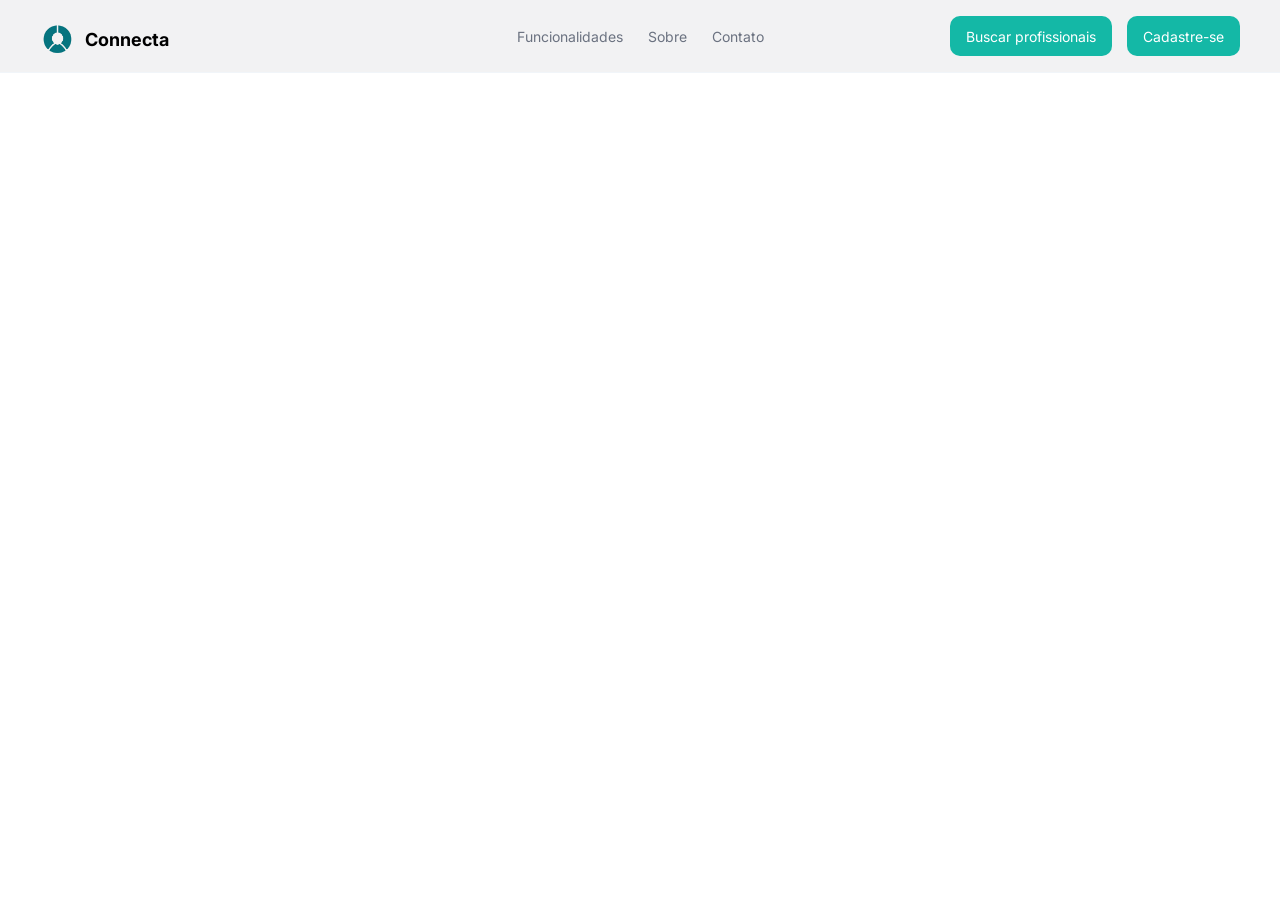
==== Funcionalidades/index.html @ 9d470e21 "ajust initialpage and create funcionalidades" ====
<!DOCTYPE html>
<html lang="pt-BR">

<head>
  <meta charset="UTF-8">
  <meta name="viewport" content="width=device-width, initial-scale=1.0">
  <title>Funcionalidades</title>
  <link rel="stylesheet" href="index.css">
  <link rel="preconnect" href="https://fonts.googleapis.com">
  <link rel="preconnect" href="https://fonts.gstatic.com" crossorigin>
  <link
    href="https://fonts.googleapis.com/css2?family=Inter:ital,opsz,wght@0,14..32,100..900;1,14..32,100..900&display=swap"
    rel="stylesheet">
  <link href="https://unpkg.com/aos@2.3.4/dist/aos.css" rel="stylesheet">
</head>

<body>

  <header class="header">
    <div class="container">

      <!-- LOGO -->
      <div class="logo">
        <div class="logo-icon">
          <img src="assets/Logo.png" alt="">
        </div>
        <span>Connecta</span>
      </div>

      <!-- MENU -->
      <nav class="nav">
        <a href="#">Funcionalidades</a>
        <a href="#">Sobre</a>
        <a href="#">Contato</a>
      </nav>

      <!-- AÇÕES -->
      <div class="actions">
        <a href="#" class="btn">Buscar profissionais</a>
        <a href="#" class="btn">Cadastre-se</a>
      </div>

    </div>
  </header>

</body>

</html>







<!--

<section class="showcase">
    <div class="container">

      <div class="text">
        <h2>Veja como o Connecta funciona</h2>
        <p class="subtitle">
          Interface simples, moderna e intuitiva.
        </p>
      </div>

      <div class="showcase-grid" data-aos="fade-up">
        <div class="mockup"><img src="assets/TelaInicial.png"></div>
        <div class="mockup"><img src="assets/Carteira.png"></div>
        <div class="mockup"><img src="assets/Map.png"></div>
        <div class="mockup"><img src="assets/Profile.png"></div>
      </div>

    </div>
  </section>

-->
---- Funcionalidades/index.css ----
@import url(Css/global.css);
@import url(Css/header.css);
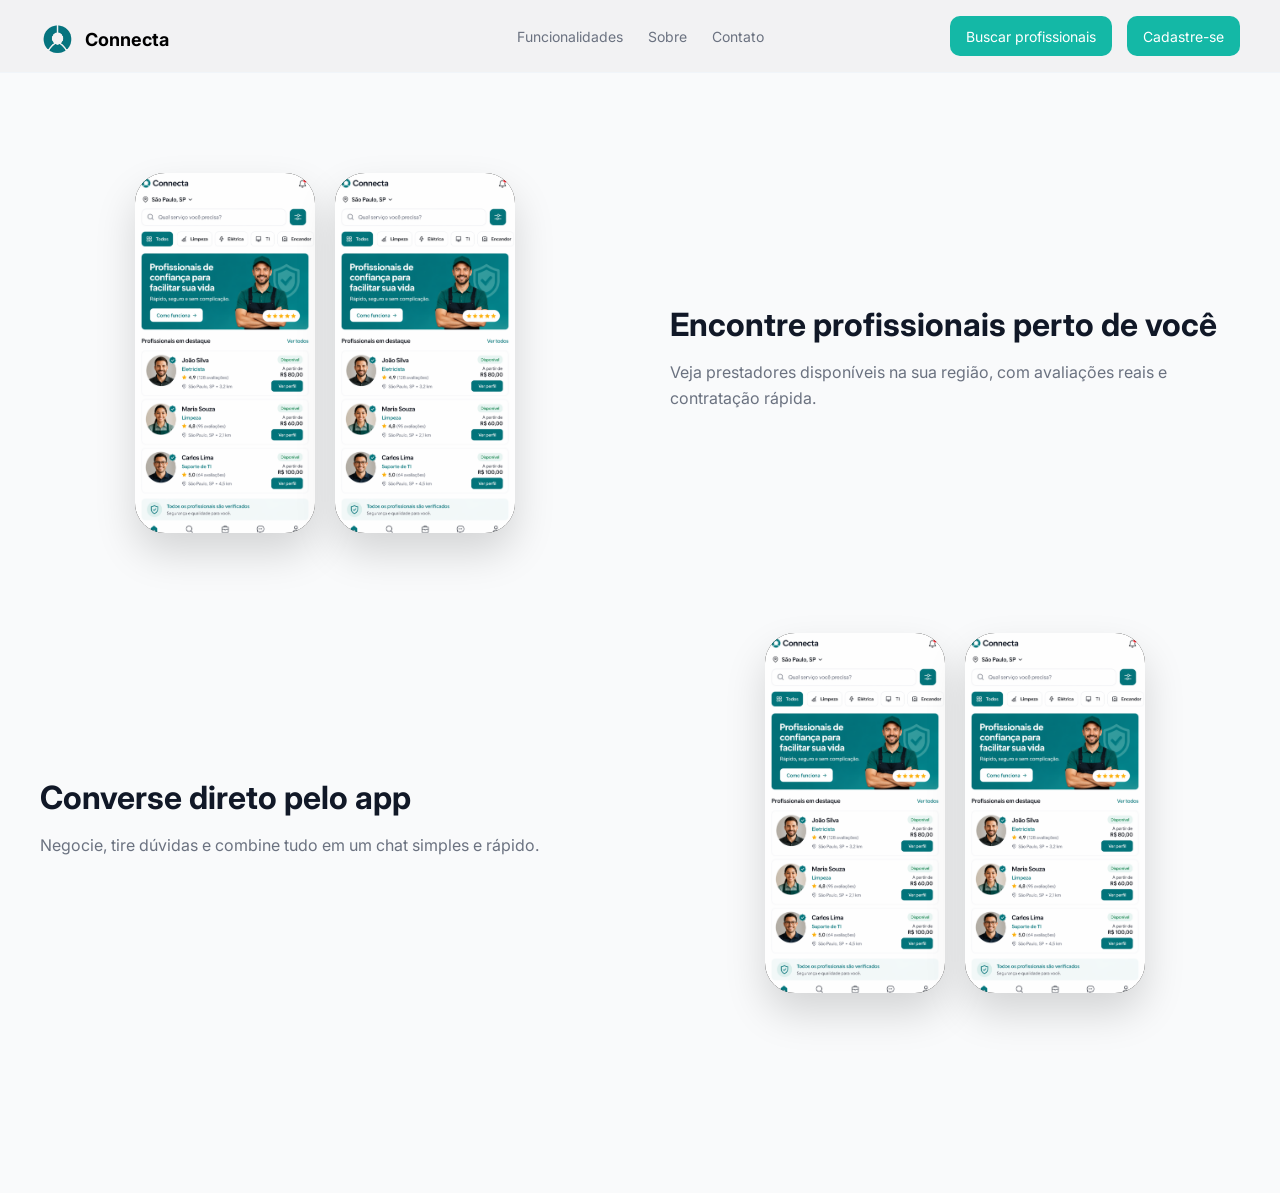
==== commit 88622408: "Fix Features" ====
--- a/Funcionalidades/index.html
+++ b/Funcionalidades/index.html
@@ -43,6 +43,36 @@
     </div>
   </header>
 
+  <section class="features">
+
+    <!-- BLOCO 1 -->
+    <div class="feature-row">
+      <div class="images">
+        <div class="phone"><img src="assets/TelaInicial.png"></div>
+        <div class="phone"><img src="assets/TelaInicial.png"></div>
+      </div>
+
+      <div class="text">
+        <h2>Encontre profissionais perto de você</h2>
+        <p>Veja prestadores disponíveis na sua região, com avaliações reais e contratação rápida.</p>
+      </div>
+    </div>
+
+    <!-- BLOCO 2 (invertido) -->
+    <div class="feature-row reverse">
+      <div class="images">
+        <div class="phone"><img src="assets/TelaInicial.png"></div>
+        <div class="phone"><img src="assets/TelaInicial.png"></div>
+      </div>
+
+      <div class="text">
+        <h2>Converse direto pelo app</h2>
+        <p>Negocie, tire dúvidas e combine tudo em um chat simples e rápido.</p>
+      </div>
+    </div>
+
+  </section>
+
 </body>
 
 </html>
--- a/Funcionalidades/index.css
+++ b/Funcionalidades/index.css
@@ -1,2 +1,3 @@
 @import url(Css/global.css);
-@import url(Css/header.css);+@import url(Css/header.css);
+@import url(Css/features.css);
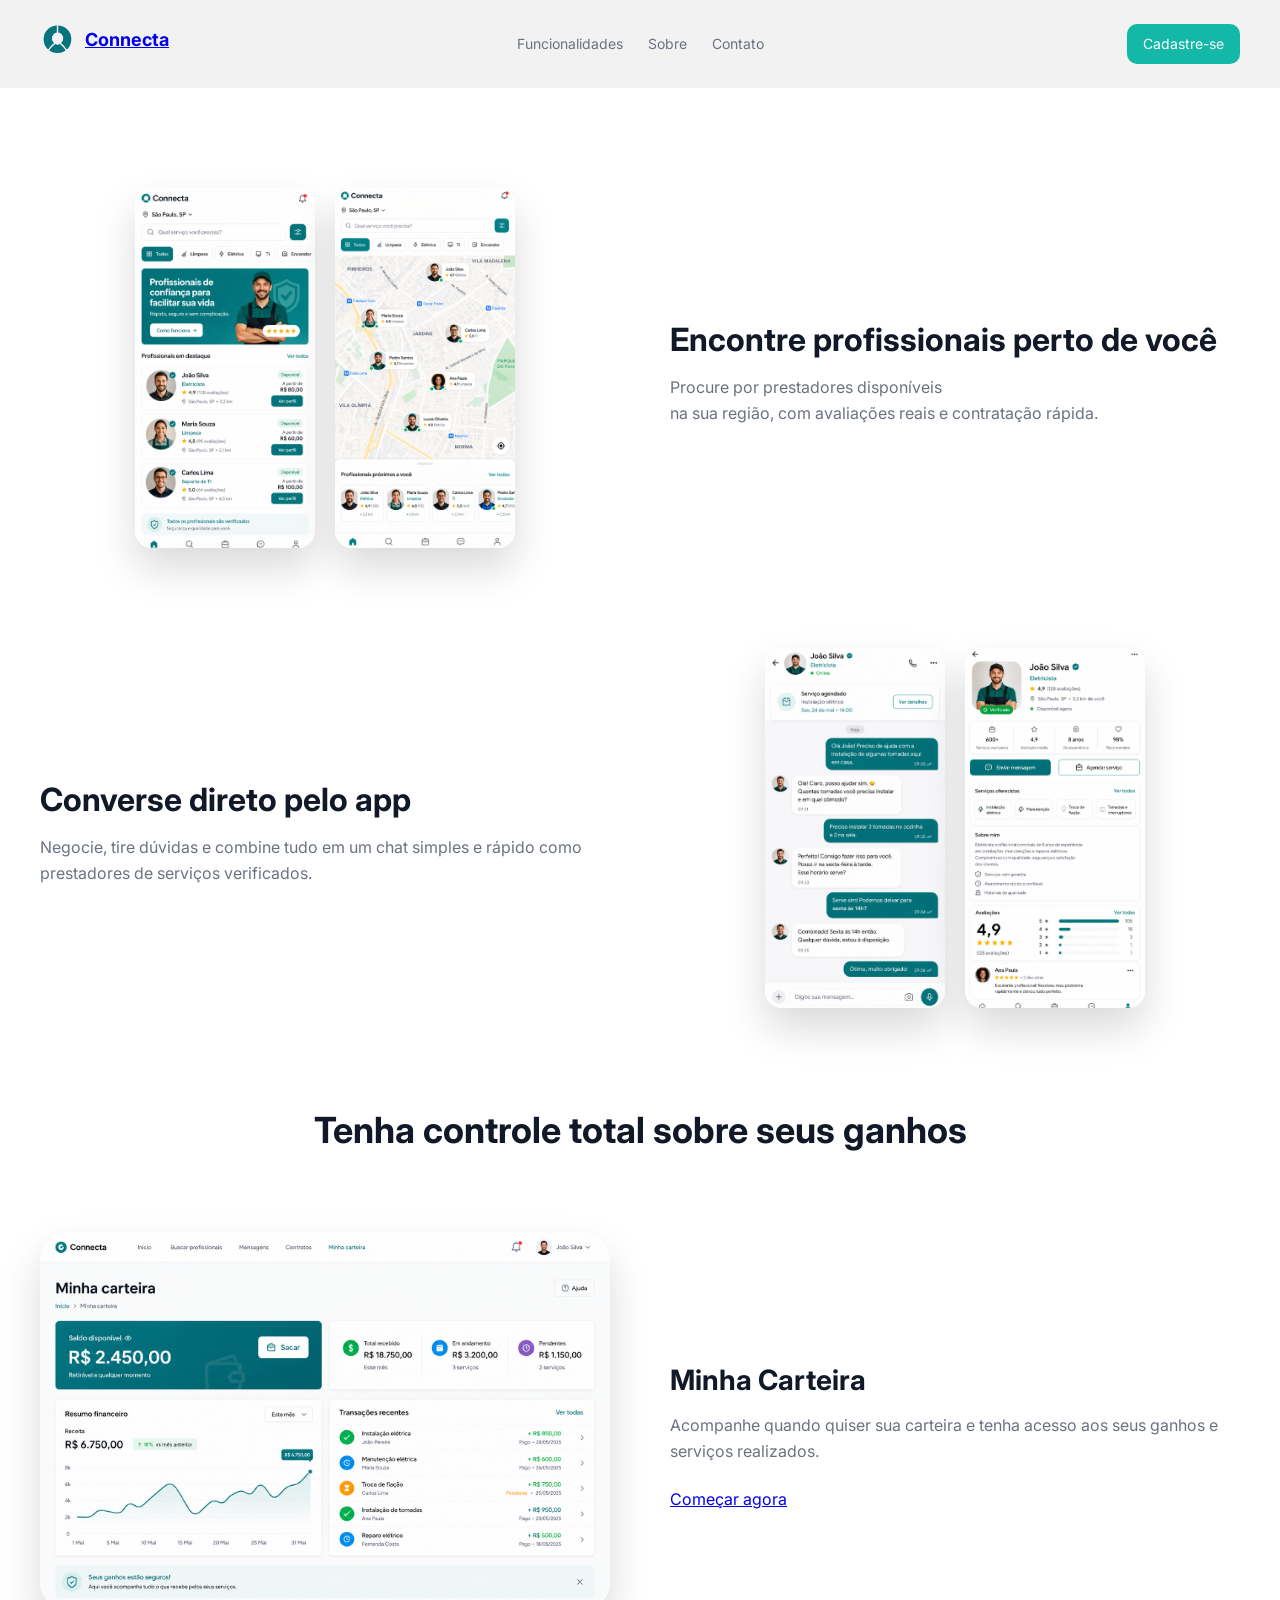
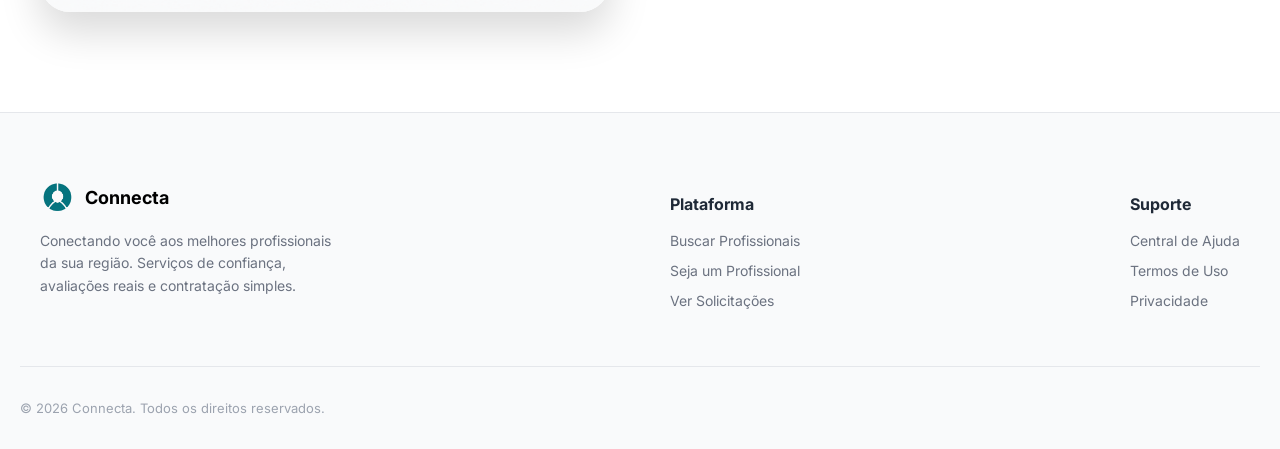
==== commit 6d30b344: "Create forms and firebase connection" ====
--- a/Funcionalidades/index.html
+++ b/Funcionalidades/index.html
@@ -24,7 +24,7 @@
         <div class="logo-icon">
           <img src="assets/Logo.png" alt="">
         </div>
-        <span>Connecta</span>
+        <a href="../PaginaInicial/index.html" class="return">Connecta</a>
       </div>
 
       <!-- MENU -->
@@ -36,8 +36,7 @@
 
       <!-- AÇÕES -->
       <div class="actions">
-        <a href="#" class="btn">Buscar profissionais</a>
-        <a href="#" class="btn">Cadastre-se</a>
+        <a href="../PageForms/index.html" class="btn">Cadastre-se</a>
       </div>
 
     </div>
@@ -49,60 +48,110 @@
     <div class="feature-row">
       <div class="images">
         <div class="phone"><img src="assets/TelaInicial.png"></div>
-        <div class="phone"><img src="assets/TelaInicial.png"></div>
+        <div class="phone"><img src="assets/Map.png"></div>
       </div>
 
       <div class="text">
         <h2>Encontre profissionais perto de você</h2>
-        <p>Veja prestadores disponíveis na sua região, com avaliações reais e contratação rápida.</p>
+        <p>Procure por prestadores disponíveis <br>
+          na sua região, com avaliações reais e contratação rápida.</p>
       </div>
     </div>
 
     <!-- BLOCO 2 (invertido) -->
     <div class="feature-row reverse">
       <div class="images">
-        <div class="phone"><img src="assets/TelaInicial.png"></div>
-        <div class="phone"><img src="assets/TelaInicial.png"></div>
+        <div class="phone"><img src="assets/Chat.png"></div>
+        <div class="phone"><img src="assets/Profile.png"></div>
       </div>
 
       <div class="text">
         <h2>Converse direto pelo app</h2>
-        <p>Negocie, tire dúvidas e combine tudo em um chat simples e rápido.</p>
+        <p>Negocie, tire dúvidas e combine tudo em um chat simples e rápido como prestadores de serviços verificados.</p>
       </div>
     </div>
 
   </section>
 
-</body>
+  <section class="cta-section" data-aos="fade-up">
 
-</html>
+    <div class="cta-center">
+      <h2>Tenha controle total sobre seus ganhos</h2>
+    </div>
 
+    <div class="cta-row">
+      <div class="cta-image">
+        <img src="assets/CarteiraWeb.png" alt="App">
+      </div>
 
+      <div class="cta-text">
+        <h3>Minha Carteira</h3>
+        <p>
+          Acompanhe quando quiser sua carteira e tenha acesso aos seus ganhos e serviços realizados.
+        </p>
 
+        <a href="../PageForms/index.html" class="btn">Começar agora</a>
+      </div>
+    </div>
 
+  </section>
 
+  <footer class="footer">
+    <div class="footer-container">
 
+      <!-- ESQUERDA -->
+      <div class="footer-left">
+        <div class="logo">
+          <div class="logo-icon">
+            <img src="assets/Logo.png" alt="">
+          </div>
+          <span>Connecta</span>
+        </div>
 
-<!--
-
-<section class="showcase">
-    <div class="container">
-
-      <div class="text">
-        <h2>Veja como o Connecta funciona</h2>
-        <p class="subtitle">
-          Interface simples, moderna e intuitiva.
+        <p>
+          Conectando você aos melhores profissionais da sua região.
+          Serviços de confiança, avaliações reais e contratação simples.
         </p>
       </div>
 
-      <div class="showcase-grid" data-aos="fade-up">
-        <div class="mockup"><img src="assets/TelaInicial.png"></div>
-        <div class="mockup"><img src="assets/Carteira.png"></div>
-        <div class="mockup"><img src="assets/Map.png"></div>
-        <div class="mockup"><img src="assets/Profile.png"></div>
+      <!-- COLUNA 1 -->
+      <div class="footer-col">
+        <h4>Plataforma</h4>
+        <ul>
+          <li><a href="#">Buscar Profissionais</a></li>
+          <li><a href="#">Seja um Profissional</a></li>
+          <li><a href="#">Ver Solicitações</a></li>
+        </ul>
+      </div>
+
+      <!-- COLUNA 2 -->
+      <div class="footer-col">
+        <h4>Suporte</h4>
+        <ul>
+          <li><a href="#">Central de Ajuda</a></li>
+          <li><a href="#">Termos de Uso</a></li>
+          <li><a href="#">Privacidade</a></li>
+        </ul>
       </div>
 
     </div>
-  </section>
 
--->+    <!-- LINHA FINAL -->
+    <div class="footer-bottom">
+      <p>© 2026 Connecta. Todos os direitos reservados.</p>
+    </div>
+  </footer>
+
+
+  <script src="https://unpkg.com/aos@2.3.4/dist/aos.js"></script>
+
+  <script>
+    AOS.init({
+      duration: 800,
+      once: true
+    });
+  </script>
+
+</body>
+
+</html>
--- a/Funcionalidades/index.css
+++ b/Funcionalidades/index.css
@@ -1,3 +1,5 @@
 @import url(Css/global.css);
 @import url(Css/header.css);
-@import url(Css/features.css);+@import url(Css/features.css);
+@import url(Css/cta.css);
+@import url(Css/footer.css);
